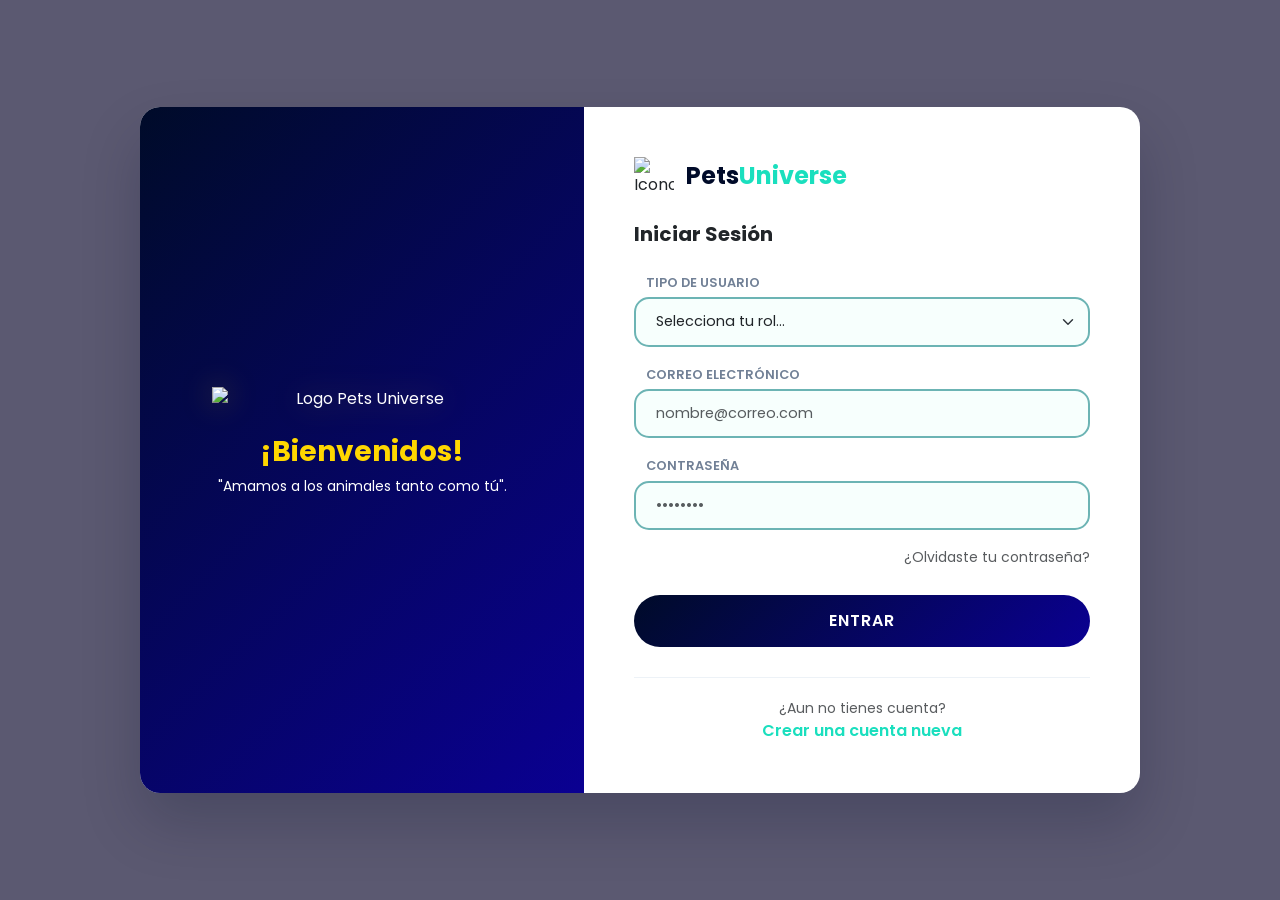
==== App/Views/login.html @ 59a31463 "*/comentario del archivo*/" ====
<!DOCTYPE html>
<html lang="es">
<head>
    <meta charset="UTF-8">
    <meta name="viewport" content="width=device-width, initial-scale=1.0">
    <title>Pets Universe - Acceso al Sistema</title>
    <link href="https://cdn.jsdelivr.net/npm/bootstrap@5.3.2/dist/css/bootstrap.min.css" rel="stylesheet">
    <link href="https://fonts.googleapis.com/css2?family=Poppins:wght@300;400;600&display=swap" rel="stylesheet">
    <style>
        :root {
            /* Colores extraídos del logo */
            --space-dark: #000b29;      
            --pets-blue: #1adfbe;       
            --universe-gold: #ffd700;   
            --cosmic-gradient: linear-gradient(135deg, #000b29 0%, #0a0092 100%);
        }

        body {
            font-family: 'Poppins', sans-serif;
            background-color: #080629a9;
            margin: 0px;
            min-height: 100vh;
            display: flex;
            align-items: center;
            justify-content: center;
            overflow: hidden;
            background-size: 25px 25px;
        }

        .login-container {
            max-width: 1000px;
            width: 100%;
            background: white;
            border-radius: 20px;
            overflow: hidden;
            display: flex;
            box-shadow: 0 30px 60px rgba(0, 11, 41, 0.2);
           
        }

        /* LADO IZQUIERDO: Visual */
        .side-visual {
            flex: 0.8;
            background: var(--cosmic-gradient);
            padding: 40px;
            display: flex;
            flex-direction: column;
            justify-content: center;
            align-items: center;
            color: white;
            text-align: center;
            position: relative;
        }

        .side-visual img {
            width: 300px;
            z-index: 1;
            filter: drop-shadow(0 0 15px rgba(255, 215, 0, 0.3));
        }

        /* LADO DERECHO: Formulario */
        .side-form {
            flex: 1;
            padding: 50px;
            display: flex;
            flex-direction: column;
            justify-content: center;
        }

        .brand-header {
            display: flex;
            align-items: center;
            margin-bottom: 25px;
        }

        .brand-header img {
            width: 40px;
            margin-right: 12px;
        }

        .brand-header h2 {
            font-weight: 700;
            font-size: 1.5rem;
            margin: 0;
            color: var(--space-dark);
        }

        .brand-header span { color: var(--pets-blue); }

        /* Controles de Formulario */
        .form-label {
            font-size: 0.8rem;
            font-weight: 600;
            color: #718096;
            margin-left: 12px;
            margin-bottom: 5px;
        }

        .form-control, .form-select {
            border-radius: 15px;
            padding: 12px 20px;
            border: 2px solid #6cb4b4;
            background-color: #f7fffd;
            font-size: 0.9rem;
            margin-bottom: 15px;
            transition: 0.3s;
        }

        .form-control:focus, .form-select:focus {
            border-color: var(--pets-blue);
            box-shadow: 0 0 0 0.25rem rgba(0, 168, 255, 0.1);
        }

        /* Botón Principal */
        .btn-access {
            border-radius: 50px;
            padding: 14px;
            background: var(--cosmic-gradient);
            border: none;
            color: white;
            font-weight: 600;
            letter-spacing: 1px;
            margin-top: 10px;
            transition: 0.3s;
        }

        .btn-access:hover {
            transform: translateY(-2px);
            box-shadow: 0 10px 20px rgba(0, 78, 146, 0.3);
            color: var(--universe-gold);
        }

        /* Footer del Login */
        .login-footer {
            margin-top: 30px;
            text-align: center;
            border-top: 1px solid #edf2f7;
            padding-top: 20px;
        }

        .create-account-link {
            color: var(--pets-blue);
            text-decoration: none;
            font-weight: 600;
            transition: 0.2s;
        }

        .create-account-link:hover {
            color: var(--space-dark);
            text-decoration: underline;
        }

        @media (max-width: 768px) {
            .side-visual { display: none; }
            .login-container { max-width: 450px; }
        }
    </style>
</head>
<body>

<div class="login-container">
    <div class="side-visual">
        <img src="logo.png" alt="Logo Pets Universe">
        <h3 class="mt-4 fw-bold" style="color: var(--universe-gold);">¡Bienvenidos!</h3>
        <p class="small">"Amamos a los animales tanto como tú".</p>
    </div>

    <div class="side-form">
        <div class="brand-header">
            <img src="icono2.0.png" alt="Icono">
            <h2>Pets<span>Universe</span></h2>
        </div>

        <h5 class="mb-4 fw-bold">Iniciar Sesión</h5>

        <form>
            <label class="form-label">TIPO DE USUARIO</label>
            <select class="form-select" required>
                <option value="" selected disabled>Selecciona tu rol...</option>
                <option value="cliente">Cliente (Dueño de Mascota)</option>
                <option value="admin">Administrador</option>
                <option value="admin">Veterinario</option>
            </select>

            <label class="form-label">CORREO ELECTRÓNICO</label>
            <input type="email" class="form-control" placeholder="nombre@correo.com" required>

            <label class="form-label">CONTRASEÑA</label>
            <input type="password" class="form-control" placeholder="••••••••" required>

            <div class="text-end mb-3">
                <a href="#" class="small text-muted text-decoration-none">¿Olvidaste tu contraseña?</a>
            </div>

            <button type="submit" class="btn btn-access w-100">ENTRAR</button>
        </form>

        <div class="login-footer">
            <p class="small text-muted mb-0">¿Aun no tienes cuenta?</p>
            <a href="registro.html" class="create-account-link">Crear una cuenta nueva</a>
        </div>
    </div>
</div>

<script src="https://cdn.jsdelivr.net/npm/bootstrap@5.3.2/dist/js/bootstrap.bundle.min.js"></script>
</body>
</html>
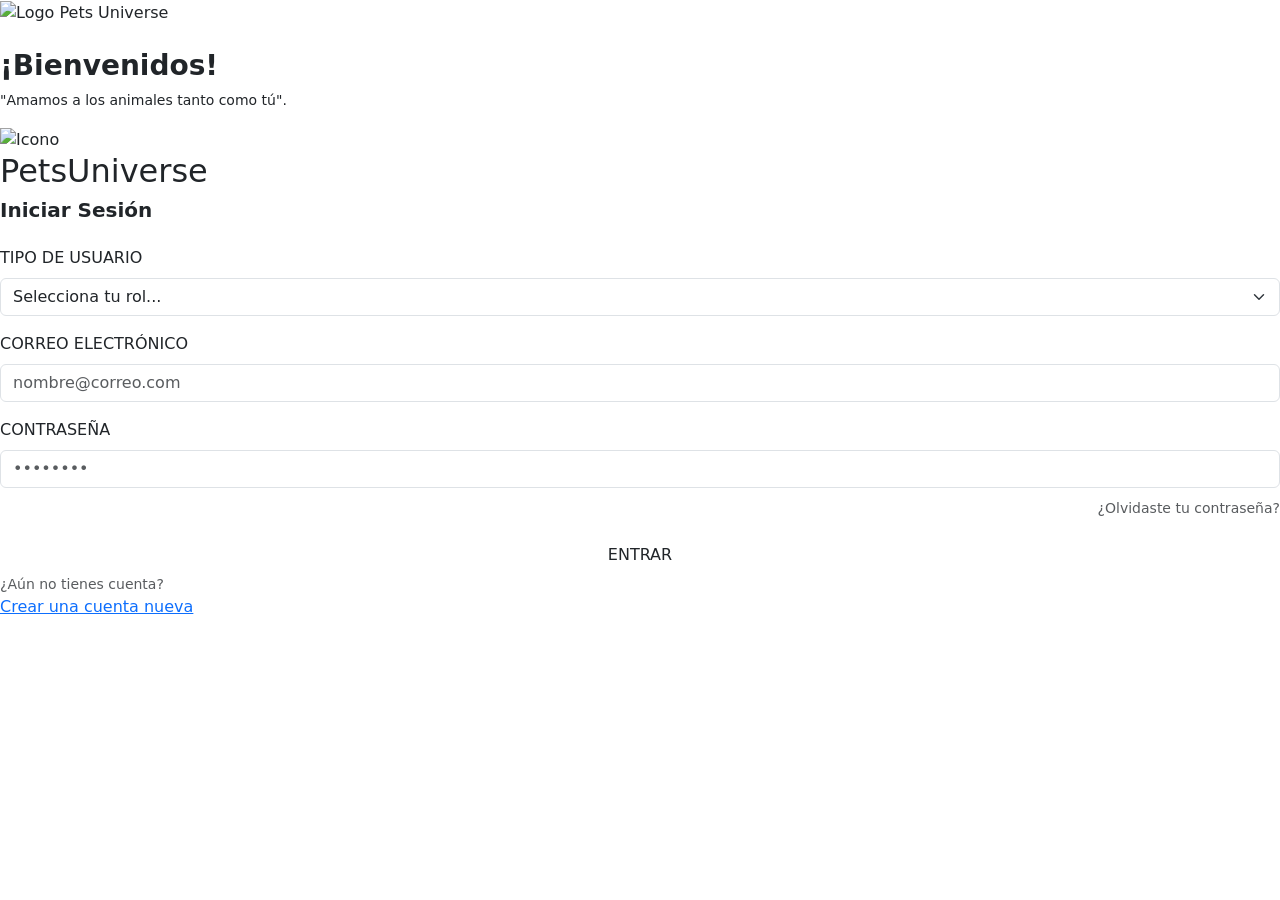
==== commit f7063d03: "Update login.html" ====
--- a/App/Views/login.html
+++ b/App/Views/login.html
@@ -4,189 +4,49 @@
     <meta charset="UTF-8">
     <meta name="viewport" content="width=device-width, initial-scale=1.0">
     <title>Pets Universe - Acceso al Sistema</title>
+
+    <!-- Bootstrap CSS -->
     <link href="https://cdn.jsdelivr.net/npm/bootstrap@5.3.2/dist/css/bootstrap.min.css" rel="stylesheet">
+    <!-- Google Fonts -->
     <link href="https://fonts.googleapis.com/css2?family=Poppins:wght@300;400;600&display=swap" rel="stylesheet">
-    <style>
-        :root {
-            /* Colores extraídos del logo */
-            --space-dark: #000b29;      
-            --pets-blue: #1adfbe;       
-            --universe-gold: #ffd700;   
-            --cosmic-gradient: linear-gradient(135deg, #000b29 0%, #0a0092 100%);
-        }
 
-        body {
-            font-family: 'Poppins', sans-serif;
-            background-color: #080629a9;
-            margin: 0px;
-            min-height: 100vh;
-            display: flex;
-            align-items: center;
-            justify-content: center;
-            overflow: hidden;
-            background-size: 25px 25px;
-        }
-
-        .login-container {
-            max-width: 1000px;
-            width: 100%;
-            background: white;
-            border-radius: 20px;
-            overflow: hidden;
-            display: flex;
-            box-shadow: 0 30px 60px rgba(0, 11, 41, 0.2);
-           
-        }
-
-        /* LADO IZQUIERDO: Visual */
-        .side-visual {
-            flex: 0.8;
-            background: var(--cosmic-gradient);
-            padding: 40px;
-            display: flex;
-            flex-direction: column;
-            justify-content: center;
-            align-items: center;
-            color: white;
-            text-align: center;
-            position: relative;
-        }
-
-        .side-visual img {
-            width: 300px;
-            z-index: 1;
-            filter: drop-shadow(0 0 15px rgba(255, 215, 0, 0.3));
-        }
-
-        /* LADO DERECHO: Formulario */
-        .side-form {
-            flex: 1;
-            padding: 50px;
-            display: flex;
-            flex-direction: column;
-            justify-content: center;
-        }
-
-        .brand-header {
-            display: flex;
-            align-items: center;
-            margin-bottom: 25px;
-        }
-
-        .brand-header img {
-            width: 40px;
-            margin-right: 12px;
-        }
-
-        .brand-header h2 {
-            font-weight: 700;
-            font-size: 1.5rem;
-            margin: 0;
-            color: var(--space-dark);
-        }
-
-        .brand-header span { color: var(--pets-blue); }
-
-        /* Controles de Formulario */
-        .form-label {
-            font-size: 0.8rem;
-            font-weight: 600;
-            color: #718096;
-            margin-left: 12px;
-            margin-bottom: 5px;
-        }
-
-        .form-control, .form-select {
-            border-radius: 15px;
-            padding: 12px 20px;
-            border: 2px solid #6cb4b4;
-            background-color: #f7fffd;
-            font-size: 0.9rem;
-            margin-bottom: 15px;
-            transition: 0.3s;
-        }
-
-        .form-control:focus, .form-select:focus {
-            border-color: var(--pets-blue);
-            box-shadow: 0 0 0 0.25rem rgba(0, 168, 255, 0.1);
-        }
-
-        /* Botón Principal */
-        .btn-access {
-            border-radius: 50px;
-            padding: 14px;
-            background: var(--cosmic-gradient);
-            border: none;
-            color: white;
-            font-weight: 600;
-            letter-spacing: 1px;
-            margin-top: 10px;
-            transition: 0.3s;
-        }
-
-        .btn-access:hover {
-            transform: translateY(-2px);
-            box-shadow: 0 10px 20px rgba(0, 78, 146, 0.3);
-            color: var(--universe-gold);
-        }
-
-        /* Footer del Login */
-        .login-footer {
-            margin-top: 30px;
-            text-align: center;
-            border-top: 1px solid #edf2f7;
-            padding-top: 20px;
-        }
-
-        .create-account-link {
-            color: var(--pets-blue);
-            text-decoration: none;
-            font-weight: 600;
-            transition: 0.2s;
-        }
-
-        .create-account-link:hover {
-            color: var(--space-dark);
-            text-decoration: underline;
-        }
-
-        @media (max-width: 768px) {
-            .side-visual { display: none; }
-            .login-container { max-width: 450px; }
-        }
-    </style>
+    <!-- Estilos propios -->
+    <link rel="stylesheet" href="../../Public/css/styles.css">
 </head>
-<body>
+<body class="page-auth">
 
 <div class="login-container">
+
+    <!-- PANEL VISUAL IZQUIERDO -->
     <div class="side-visual">
-        <img src="logo.png" alt="Logo Pets Universe">
+        <img src="../../Public/img//logo.png" alt="Logo Pets Universe">
         <h3 class="mt-4 fw-bold" style="color: var(--universe-gold);">¡Bienvenidos!</h3>
         <p class="small">"Amamos a los animales tanto como tú".</p>
     </div>
 
+    <!-- FORMULARIO DERECHO -->
     <div class="side-form">
         <div class="brand-header">
-            <img src="icono2.0.png" alt="Icono">
+            <img src="../../Public/img/icono2.0.png" alt="Icono">
             <h2>Pets<span>Universe</span></h2>
         </div>
 
         <h5 class="mb-4 fw-bold">Iniciar Sesión</h5>
 
-        <form>
+        <form action="#" method="POST">
             <label class="form-label">TIPO DE USUARIO</label>
-            <select class="form-select" required>
+            <select name="tipo_usuario" class="form-select mb-3" required>
                 <option value="" selected disabled>Selecciona tu rol...</option>
                 <option value="cliente">Cliente (Dueño de Mascota)</option>
                 <option value="admin">Administrador</option>
-                <option value="admin">Veterinario</option>
+                <option value="veterinario">Veterinario</option>
             </select>
 
             <label class="form-label">CORREO ELECTRÓNICO</label>
-            <input type="email" class="form-control" placeholder="nombre@correo.com" required>
+            <input type="email" name="correo" class="form-control mb-3" placeholder="nombre@correo.com" required>
 
             <label class="form-label">CONTRASEÑA</label>
-            <input type="password" class="form-control" placeholder="••••••••" required>
+            <input type="password" name="clave" class="form-control mb-2" placeholder="••••••••" required>
 
             <div class="text-end mb-3">
                 <a href="#" class="small text-muted text-decoration-none">¿Olvidaste tu contraseña?</a>
@@ -196,12 +56,16 @@
         </form>
 
         <div class="login-footer">
-            <p class="small text-muted mb-0">¿Aun no tienes cuenta?</p>
+            <p class="small text-muted mb-0">¿Aún no tienes cuenta?</p>
             <a href="registro.html" class="create-account-link">Crear una cuenta nueva</a>
         </div>
     </div>
+
 </div>
 
+<!-- Bootstrap JS -->
 <script src="https://cdn.jsdelivr.net/npm/bootstrap@5.3.2/dist/js/bootstrap.bundle.min.js"></script>
+<!-- Scripts propios -->
+<script src="../../Public/js/scripts.js"></script>
 </body>
-</html> +</html>
